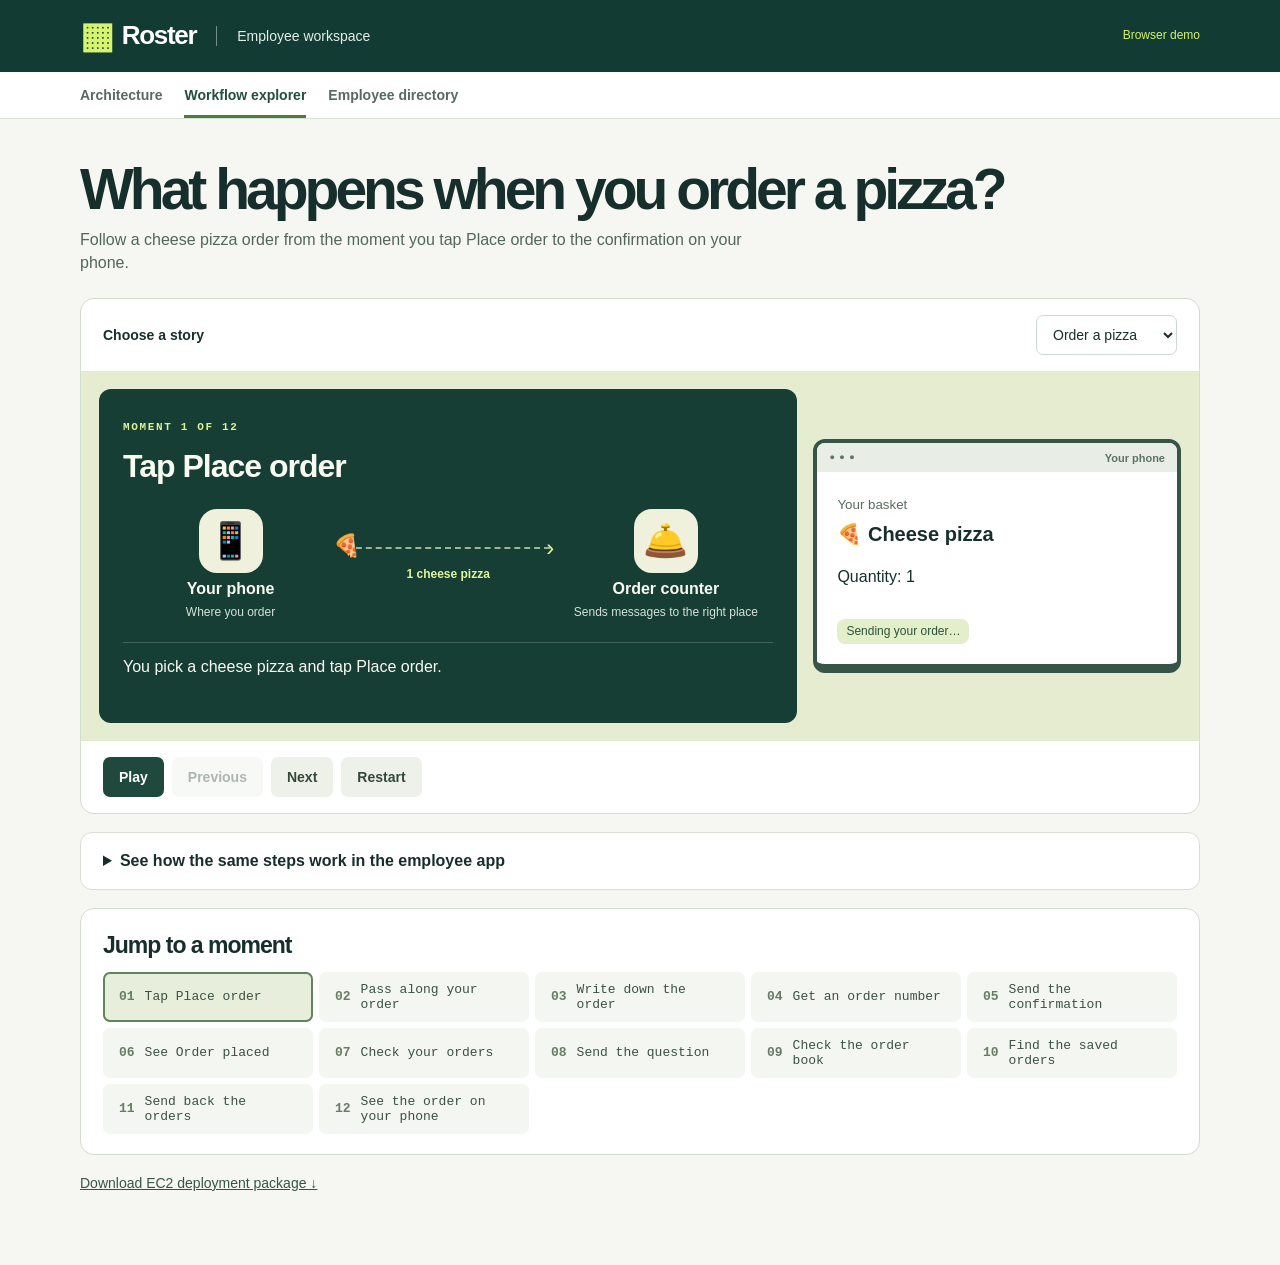
==== vercel-deploy/vercel-deploy/index.html @ a6892d73 "Add files via upload" ====
<!doctype html><html lang="en"><head><meta charset="utf-8"><meta name="viewport" content="width=device-width,initial-scale=1"><title>Roster | Employee directory</title><link rel="stylesheet" href="style.css"></head><body>
<header><div class="brand"><span class="logo" aria-hidden="true">▦</span> Roster</div><span class="workspace">Employee workspace</span><span class="mode" id="mode"></span></header>
<nav class="viewnav" aria-label="Workspace"><a href="architecture.html">Architecture</a><a href="#workflow">Workflow explorer</a><a href="#directory">Employee directory</a></nav>
<main><section id="workflow"><div class="wfhead"><h1>What happens when you order a pizza?</h1><p>Follow a cheese pizza order from the moment you tap Place order to the confirmation on your phone.</p></div>
<section class="mapbox"><div class="bar"><label for="scenario">Choose a story</label><select id="scenario"><option value="save">Order a pizza</option><option value="load">Find your order</option></select></div>
<div class="storybody"><div class="scene"><small id="stepcount"></small><h2 id="message"></h2><div class="stage"><div class="actor"><i id="lefticon"></i><strong id="leftname"></strong><small id="leftjob"></small></div><div class="exchange"><span class="traveler" id="parcel"></span><b id="cargo"></b></div><div class="actor"><i id="righticon"></i><strong id="rightname"></strong><small id="rightjob"></small></div></div><p id="explain"></p></div>
<aside class="laptop"><div class="screenbar">● ● ● <strong>Your phone</strong></div><div id="screen"></div></aside></div><div class="controls"><button id="play">Play</button><button id="prev" class="secondary">Previous</button><button id="next" class="secondary">Next</button><button id="restart" class="secondary">Restart</button></div></section>
<details class="network"><summary>See how the same steps work in the employee app</summary><p>The counter represents Nginx, the menu desk represents the dashboard server, the order team represents Flask, and the order book represents SQLite.</p><div class="canvas"><svg viewBox="0 0 640 286" role="img" aria-label="Browser connects to public Nginx. Nginx routes requests to the dashboard or Flask API. SQLite is on the API server." id="map"></svg></div>
<p id="tech"></p></details><section class="timeline"><h2>Jump to a moment</h2><div id="events"></div></section></section><section id="directory" hidden><section class="hero"><div><small>PEOPLE OPERATIONS</small><h1>Employee directory<span>.</span></h1><p>Your people, roles and departments in one place.</p></div><div class="art" aria-hidden="true"><i></i><i></i><i></i></div></section>
<section class="metrics" aria-label="Directory summary"><div><small>Employees</small><strong id="total">—</strong></div><div><small>Departments</small><strong id="departments">—</strong></div><div><small>Active employees</small><strong id="active">—</strong></div></section>
<section class="panel"><div class="title"><h2>Team members</h2><button id="add">＋ Add employee</button></div><div class="tools"><input type="search" id="search" aria-label="Search employees" placeholder="Search name or role…"><select id="filter" aria-label="Filter by department"><option value="">All departments</option></select></div><p id="notice" role="status"></p><div class="scroll"><table><thead><tr><th>Employee</th><th>Role</th><th>Department</th><th>Status</th></tr></thead><tbody id="rows"></tbody></table></div><footer id="count"></footer></section>
</section><p><a style="color:#345648;font-size:14px" href="roster-ec2.zip" download>Download EC2 deployment package ↓</a></p></main>
<dialog id="editor"><form id="form"><h2>Add employee</h2><label>Full name<input name="name" required maxlength="80" autocomplete="off"></label><label>Role<input name="role" required maxlength="80"></label><label>Department<input name="department" required maxlength="80" list="deptOptions"></label><datalist id="deptOptions"></datalist><label>Status<select name="status"><option>Active</option><option>On leave</option></select></label><p id="error" role="alert"></p><div class="actions"><button type="button" class="secondary" id="cancel">Cancel</button><button id="save">Save employee</button></div></form></dialog><script src="config.js"></script><script src="app.js"></script><script src="workflow.js"></script></body></html>
---- vercel-deploy/vercel-deploy/style.css ----
*{box-sizing:border-box}body{margin:0;color:#172f2c;background:#f6f7f2;font:16px/1.45 'DM Sans',Arial,sans-serif}header{background:#123b34;color:white;display:flex;align-items:center;gap:20px;padding:17px max(5vw,calc((100vw - 1120px)/2));white-space:nowrap}.brand{display:flex;gap:9px;align-items:center;font-size:26px;letter-spacing:-1.3px;font-weight:750}.logo{color:#d6f46e;font-size:36px;line-height:1}.workspace{border-left:1px solid #719188;padding-left:20px;color:#e4eee6;font-size:14px}.mode{margin-left:auto;font-size:12px;color:#d6f46e}main{max-width:1170px;margin:auto;padding:32px 25px 55px}.hero{overflow:hidden;position:relative;background:#e3edca;border:1px solid #d1dcbd;border-radius:16px;padding:40px;display:flex;align-items:center;min-height:193px}.hero small{font:700 11px monospace;letter-spacing:2px}.hero h1{position:relative;z-index:1;font-size:clamp(36px,5vw,66px);letter-spacing:-.064em;line-height:1.05;margin:12px 0}.hero h1 span{color:#6a883b}.hero p{margin:0;color:#486054}.art{position:absolute;right:2%;bottom:-12px;display:flex;align-items:flex-end;gap:4px;transform:rotate(-8deg)}.art i{width:58px;height:90px;background:#84a093;border-radius:40px 40px 0 0;position:relative}.art i:before{content:'';position:absolute;width:41px;height:41px;background:inherit;border-radius:50%;top:-44px;left:8px}.art i:nth-child(2){height:122px;background:#25574a}.art i:nth-child(3){height:74px;background:#a6bc76}.metrics{display:grid;grid-template-columns:repeat(3,1fr);gap:14px;margin:18px 0 26px}.metrics div,.panel,details{background:white;border:1px solid #d9dfd6;border-radius:12px}.metrics div{padding:17px 22px}.metrics small{display:block;color:#56675f}.metrics strong{font-size:32px;letter-spacing:-1.8px}.panel{overflow:hidden}.title,.tools,.actions{display:flex;gap:12px;align-items:center}.title{justify-content:space-between;padding:22px 24px 14px}h2{margin:0;font-size:23px;letter-spacing:-1px}button,input,select{font:inherit}button{cursor:pointer;background:#1e493c;color:white;border:0;border-radius:7px;padding:10px 16px;font-weight:600;font-size:14px}.tools{padding:0 24px 18px}.tools input{width:300px}input,select{padding:10px 12px;border:1px solid #cfd8d0;background:white;color:inherit;border-radius:7px;font-size:14px}.scroll{overflow:auto}table{width:100%;border-collapse:collapse;text-align:left;white-space:nowrap}td,th{padding:13px 22px;border-top:1px solid #e3e8df;font-size:14px}th{background:#f7f8f4;font-size:12px;color:#58695f}td:first-child{font-weight:600}.avatar{display:inline-grid;vertical-align:middle;place-items:center;width:36px;height:36px;border-radius:12px;margin-right:12px;font:600 12px monospace}.status{display:inline-block;border-radius:25px;background:#e9f2e4;color:#345b32;padding:4px 10px;font-size:12px}.leave{background:#fff1cf;color:#795818}footer{border-top:1px solid #e3e8df;padding:12px 24px;font-size:12px;color:#59695e}details{margin-top:18px;padding:16px 22px}summary{cursor:pointer;font-weight:600}dialog{border:1px solid #d2daca;border-radius:14px;color:inherit;width:min(420px,95vw);padding:26px}dialog::backdrop{background:#0b29266b}label{display:grid;gap:4px;margin:14px 0;font-size:14px}.actions{justify-content:flex-end}.secondary{background:#edf1ea;color:#334939}#notice:empty,#error:empty{display:none}#notice{padding:0 24px}#error{color:#942f27}@media(max-width:780px){.art{opacity:.25;right:-45px}.hero>div:first-child{z-index:1}}@media(max-width:580px){header{padding:14px}.workspace{display:none}main{padding:16px 12px}.hero{padding:24px;min-height:165px}.art{display:none}.metrics{gap:6px}.metrics div{padding:12px}.metrics small{font-size:12px}.title,.tools{padding-left:13px;padding-right:13px}.tools{flex-wrap:wrap}.tools input{width:100%}.title h2{font-size:20px}td,th{padding:12px}}
.viewnav{display:flex;gap:22px;padding:0 max(5vw,calc((100vw - 1120px)/2));background:white;border-bottom:1px solid #d8dfd5}.viewnav a{padding:13px 0;text-decoration:none;color:#596960;font-size:14px;font-weight:600}.viewnav a[aria-current]{color:#214e3e;box-shadow:inset 0 -3px #527a40}.wfhead small,.readout small{font:700 11px monospace;letter-spacing:.14em;color:#506d56}.wfhead h1{font-size:clamp(40px,6vw,66px);letter-spacing:-.07em;line-height:1;margin:10px 0}.wfhead h1 span{color:#88a650}.wfhead p{color:#53665a;margin:0 0 24px}.mapbox,.timeline{border-radius:14px;border:1px solid #d2dccf;background:white;overflow:hidden}.bar,.controls{display:flex;align-items:center;gap:8px;padding:16px 22px}.bar{justify-content:space-between}.canvas{background-color:#14362f;background-image:radial-gradient(#426057 1px,transparent 1px);background-size:15px 15px}.canvas svg{display:block;width:100%;max-height:350px}.mapnode text{font-family:Arial,sans-serif;fill:#f4faf0;text-anchor:middle}.readout{padding:18px 22px 0}.readout h3{font:600 clamp(16px,2.5vw,23px) monospace;margin:6px 0}.readout p{margin:0;color:#4c6255;min-height:2.9em}.controls{flex-wrap:wrap}.controls button:disabled{opacity:.4;cursor:default}.timeline{padding:20px 22px;margin-top:18px}.timeline h2{margin-bottom:10px}#events{display:grid;grid-template-columns:repeat(auto-fit,minmax(210px,1fr));gap:6px}.event{display:flex;align-items:center;gap:10px;text-align:left;background:#f4f6f1;color:#3b5144;font:13px monospace}.event b{color:#677d63}.event[aria-current]{box-shadow:inset 0 0 0 2px #62845d;background:#e7efdc}.canvas .active rect{stroke:#ccf286;stroke-width:2}.wfhead{margin:2px 0}.timeline+section{margin-top:20px}@media(max-width:580px){.bar,.controls,.readout,.timeline{padding-left:12px;padding-right:12px}.controls button{padding:9px 12px}.canvas svg{min-height:195px}.viewnav{padding:0 14px}}
.wfhead h1{font-size:clamp(34px,5vw,57px);max-width:950px}.wfhead p{max-width:700px}.bar label{display:block;margin:0;font-weight:650}.storybody{display:grid;grid-template-columns:minmax(0,1.9fr) minmax(200px,1fr);background:#e6eccf;padding:18px;gap:16px}.scene{border-radius:12px;background:#173e35;color:#f8fbf1;padding:24px}.scene>small{font:700 11px monospace;letter-spacing:.15em;color:#d9f392}.scene h2{font-size:clamp(22px,3vw,32px);margin-top:6px}.stage{display:grid;grid-template-columns:1fr minmax(84px,.95fr) 1fr;align-items:center;gap:8px;margin:20px 0}.actor{text-align:center;display:grid;justify-items:center;align-content:start;gap:4px}.actor i{display:grid;place-items:center;width:64px;height:64px;background:#eff1dc;border-radius:18px;font:36px/1 sans-serif}.actor strong{font-size:16px}.actor small{color:#d5e1d7;font-size:12px}.exchange{position:relative;border-top:2px dashed #9bb595;text-align:center;align-self:center}.exchange:after{content:'›';position:absolute;right:-4px;top:-18px;font-size:24px;color:#d9f392}.traveler{position:absolute;transform:translate(-50%,-60%);font-size:22px;z-index:1}.exchange b{display:inline-block;margin-top:17px;font-size:12px;color:#e0f59f}.scene p{margin:14px 0 0;border-top:1px solid #466459;padding-top:12px;min-height:3.6em}.laptop{background:white;align-self:center;border:4px solid #375449;border-bottom-width:9px;border-radius:12px;overflow:hidden}.screenbar{background:#e8ede5;padding:8px 12px;font-size:9px;letter-spacing:1px;color:#5c7465}.screenbar strong{float:right;font-size:11px;letter-spacing:normal}#screen{padding:20px;min-height:178px}#screen h3{margin:4px 0 16px;font-size:20px}#screen small{color:#5b6b61}.personcard,.screenrow{display:flex;align-items:center;gap:8px;font-size:13px}.personcard span{background:#e0d8f1;padding:10px;border-radius:8px}.screenstate,.newrow{background:#e3efcb;color:#2d5436}.screenstate{margin-top:15px;display:inline-block;padding:4px 9px;border-radius:8px;font-size:12px}.screenrow{justify-content:space-between;padding:6px;border-top:1px solid #dce3da}.placeholder{height:12px;background:#e7ece5;margin:12px 0;width:85%;border-radius:4px}.placeholder:last-child{width:65%}.network .canvas{margin-top:12px}.network p{margin-bottom:0}@media(max-width:720px){.storybody{grid-template-columns:1fr;padding:10px;gap:10px}.scene{padding:16px}.actor i{width:48px;height:48px;font-size:28px}.actor strong{font-size:14px}.actor small{font-size:11px}.laptop{width:100%}#screen{min-height:0;padding:10px 16px}.stage{margin:16px 0}.screenbar{padding:5px 10px}}
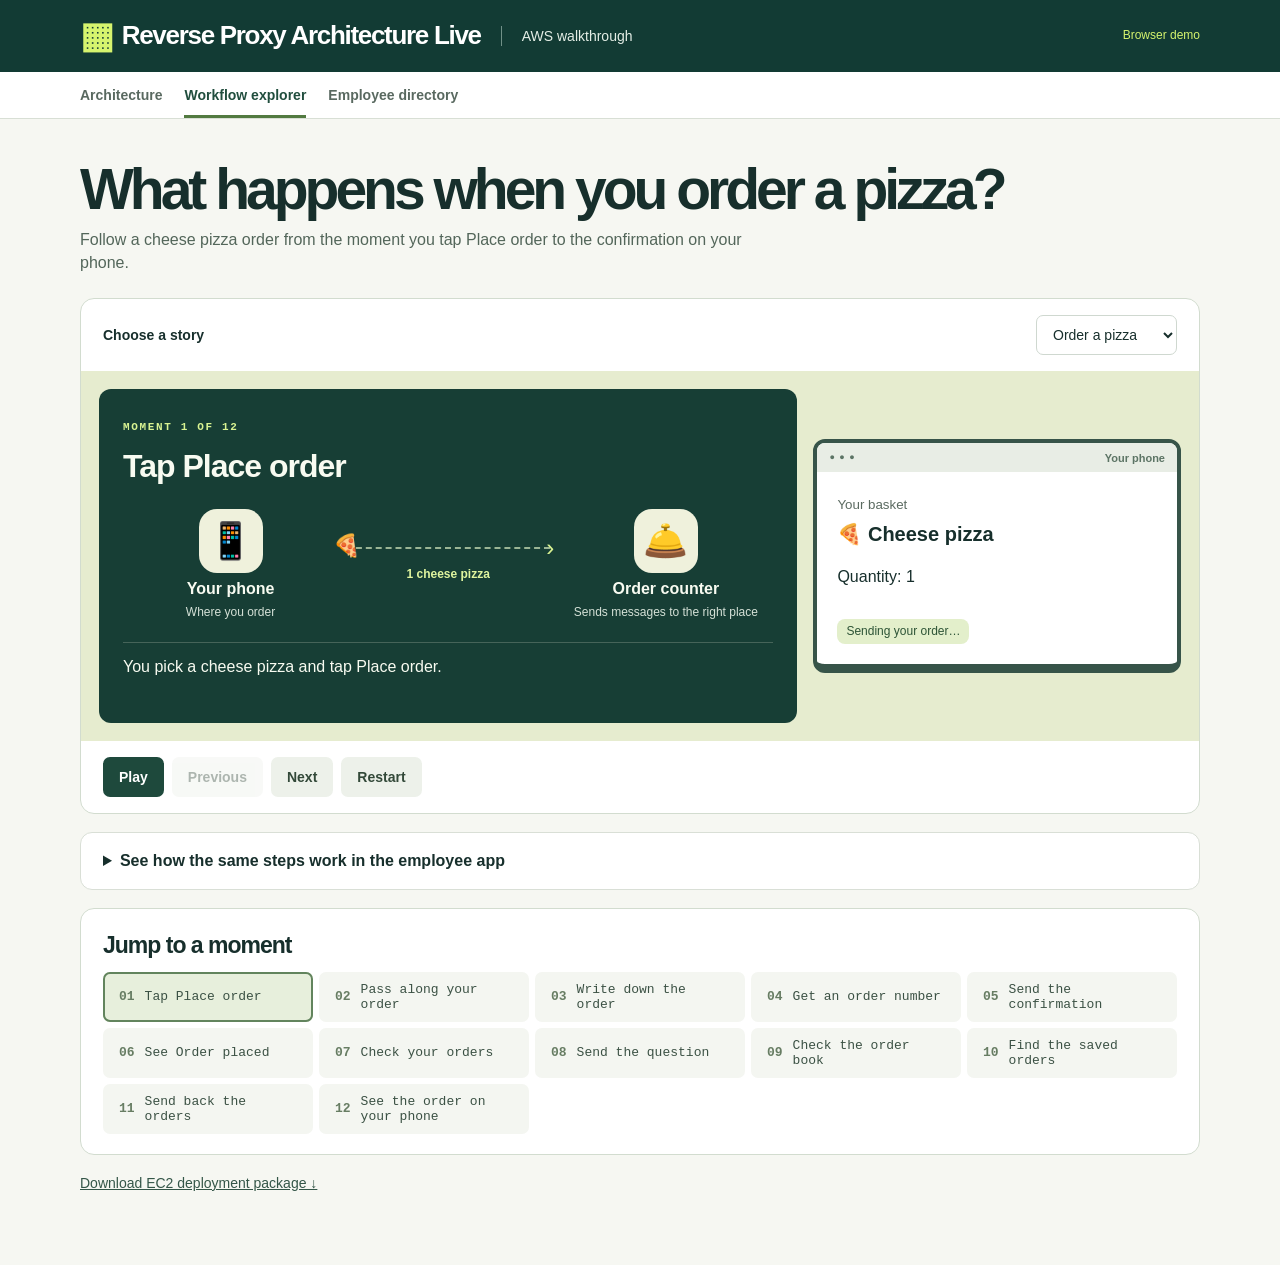
==== commit 2ba47286: "Set site titles and publish canonical URLs, robots.txt and sitemap" ====
--- a/vercel-deploy/vercel-deploy/index.html
+++ b/vercel-deploy/vercel-deploy/index.html
@@ -1,5 +1,5 @@
-<!doctype html><html lang="en"><head><meta charset="utf-8"><meta name="viewport" content="width=device-width,initial-scale=1"><title>Roster | Employee directory</title><link rel="stylesheet" href="style.css"></head><body>
-<header><div class="brand"><span class="logo" aria-hidden="true">▦</span> Roster</div><span class="workspace">Employee workspace</span><span class="mode" id="mode"></span></header>
+<!doctype html><html lang="en"><head><meta charset="utf-8"><meta name="viewport" content="width=device-width,initial-scale=1"><title>Reverse Proxy Architecture Live</title><meta name="description" content="See how a reverse proxy works through a pizza order animation and an interactive AWS example using Nginx and two private EC2 servers."><link rel="canonical" href="https://reverse-proxy-architecture-live.vercel.app/"><link rel="stylesheet" href="style.css"></head><body>
+<header><div class="brand"><span class="logo" aria-hidden="true">▦</span> Reverse Proxy Architecture Live</div><span class="workspace">AWS walkthrough</span><span class="mode" id="mode"></span></header>
 <nav class="viewnav" aria-label="Workspace"><a href="architecture.html">Architecture</a><a href="#workflow">Workflow explorer</a><a href="#directory">Employee directory</a></nav>
 <main><section id="workflow"><div class="wfhead"><h1>What happens when you order a pizza?</h1><p>Follow a cheese pizza order from the moment you tap Place order to the confirmation on your phone.</p></div>
 <section class="mapbox"><div class="bar"><label for="scenario">Choose a story</label><select id="scenario"><option value="save">Order a pizza</option><option value="load">Find your order</option></select></div>
